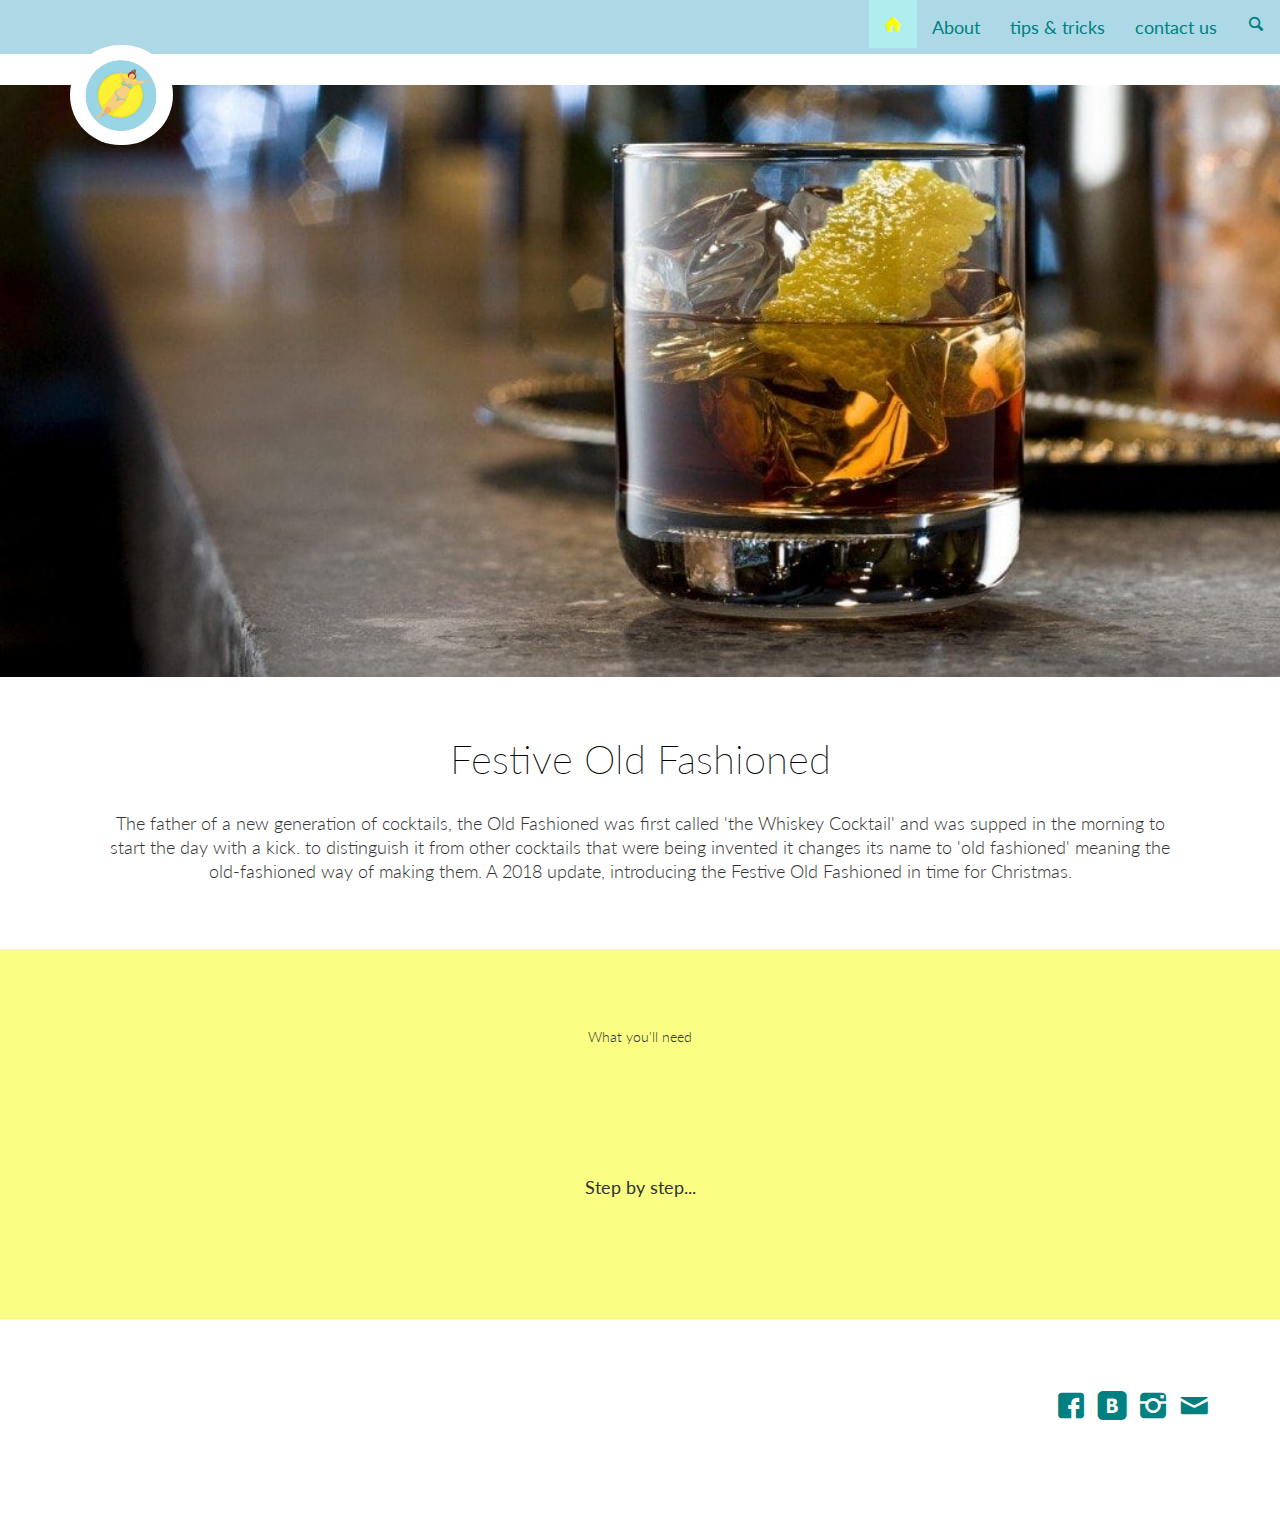
==== oldfashioned.html @ 30f7de05 "initial commit" ====
<!DOCTYPE html>
<head>
	<meta charset="utf-8">
	<title>Call Sarah</title>
	<meta name="description" content="">
	<meta name="author" content="">

	<!-- Moobile Specific Meta -->
	<meta name="viewport" content="width=device-width, initial-scale=1, maximum-scale=1, user-scalable=no">

	<link rel="stylesheet" href="style/styles.css" />
	<link href='http://fonts.googleapis.com/css?family=Roboto:400,100,300,500,700,900&subset=latin,cyrillic' rel='stylesheet'>
	<link href='http://fonts.googleapis.com/css?family=Philosopher&subset=latin,cyrillic' rel='stylesheet'>
	<link href="https://fonts.googleapis.com/css?family=Lato" rel="stylesheet">

</head>
<body>

	<header>
		<div class="row">
			<div class="navbar navbar-default navbar-fixed-top">

				<div class="header-1 hidden-xs">
					<div class="container">

						<div class="clearfix"></div>

							<a href="index.html">
								<img class="logo hidden-xs" src="images/logo.png" alt="Call Sarah - Cocktail making" />
							</a>

						<div class="clearfix"></div>

						<div class="nav navbar-nav navbar-right hidden-xs">
						<!--	<p>langs</p> -->
						</div>
					</div>
				</div>

				<div class="header-2">
					<div class="navbar-collapse collapse navbar-ex1-collapse">
						<ul class="nav navbar-nav navbar-right main-menu">
							<li class="active">
								<a href="index.html" class="icon-house"></a>
							</li>
							<li>
								<a href="#">About</a>
							</li>
							<li>
								<a href="#">tips & tricks</a>
							</li>
							<li>
								<a href="#">contact us</a>
							</li>
							<li>
								<a class="icon-search" href="#"></a>
							</li>
						</ul>
					</div>
				</div>
			</div>
		</div>
	</header>

	<section>
		<div class="slider hidden-xs">
			<a href="#">
				<img src="images/old.jpg" alt="" />
			</a>
		</div>
		<img class="img-responsive visible-xs" src="images/bg.png" alt="" />
		<div class="container-fluid">
			<div class="row align-center desc">
				<div class="container">
					<div class="space1"></div>
					<h1>Festive Old Fashioned</h1>
					<p>The father of a new generation of cocktails, the Old Fashioned was first called
					'the Whiskey Cocktail' and was supped in the morning to start the day with a kick. to distinguish
				it from other cocktails that were being invented it changes its name to 'old fashioned' meaning
			the old-fashioned way of making them. A 2018 update, introducing the Festive Old Fashioned in time for Christmas.</p>

					<div class="space4"></div>
				</div>
			</div>


			<div class="row align-center services desc">
				<div class="container">
					<div class="triangle"></div>

					<div class="space4"></div>
          <h2>What you'll need</h2>
          <ul class="inline">
            <li></li>
            <br><li></li>
            <br><li></li>
            <br><li></li>
          <br><h2>Step by step...</h2>
					<ol class="inline">
            <li></li>
            <br><li></li>
            <li></li>
            <li></li>
            <br><li></li>
					</ol>
				</div>

				<div class="space2"></div>
			</div>
		</div>
	</section>

	<footer>
			<div class="container">
			<div class="space2"></div>
			<div class="row">
				<p class="col-md-offset-2 col-md-8 col-ms-12 col-xs-12">

				</p>
				<ul class="col-md-2 col-ms-12 col-xs-12 inline social-icons">
					<li>
						<div class="space4 hidden-xs"></div>
					</li>
					<li>
						<a href="#" class="icon-facebook" title="Facebook"></a>
					</li>
					<li>
						<a href="#" class="icon-vk" title="Вконтакте"></a>
					</li>
					<li>
						<a href="#" class="icon-instagram" title="Instagram"></a>
					</li>
					<li>
						<a href="#" class="icon-mail" title="Mail"></a>
					</li>
					<li>
						<div class="space3 hidden-xs"></div>
					</li>
				</ul>
			</div>
			<div class="space2"></div>
		</div>
			<div class="container">
	</footer>
---- style/styles.css ----
@import 'less/bootstrap.css';


/***********************************************************************************************/
/* UTILITY */
/***********************************************************************************************/
html, body, div, span, applet, object, iframe,
h1, h2, h3, h4, h5, h6, p, blockquote, pre,
a, abbr, acronym, address, big, cite, code,
del, dfn, em, img, ins, kbd, q, s, samp,
small, strike, strong, sub, sup, tt, var,
b, u, i, center,
dl, dt, dd, ol, ul, li,
fieldset, form, label, legend,
table, caption, tbody, tfoot, thead, tr, th, td,
article, aside, canvas, details, embed,
figure, figcaption, footer, header, hgroup,
menu, nav, output, ruby, section, summary,
time, mark, audio, video {
	padding: 0;
	border: 0;
	font-size: 100%;
	font: inherit;
	vertical-align: baseline;
}
/* HTML5 display-role reset for older browsers */
article, aside, details, figcaption, figure,
footer, header, hgroup, menu, nav, section {
	display: block;
}
body {
	line-height: 100%;
}

blockquote, q {
	quotes: none;
}
blockquote:before, blockquote:after,
q:before, q:after {
	content: '';
	content: none;
}
table {
	border-collapse: collapse;
	border-spacing: 0;
}

* {
  -webkit-box-sizing: border-box;
     -moz-box-sizing: border-box;
          box-sizing: border-box;
}

ul,
ol,
li {
	font-size: 18px;
	font-weight: 400;
	font-display: auto;
}

input,
textarea,
select {
	outline: none;
}

html, body {
	height: 100%;
}

/***********************************************************************************************/
/* UTILITY CLASSES */
/***********************************************************************************************/
.align-center {
	text-align: center;
}

.align-left {
	text-align: left;
}

.align-right {
	text-align: right;
}

.inline li {
	display: inline-block;
}

.b1 {
	border: 1px solid #23FF00;
}

.b2 {
	border: 1px solid #fff;
}
.space1 {
	height: 1em;
}
.space2 {
	height: 2em;
}
.space3 {
	height: 3em;
}
.space4 {
	height: 4em;
}

/***********************************************************************************************/
/* GENERAL TYPOGRAPHY STYLES */
/***********************************************************************************************/
body {
	font: 300 14px/24px 'lato', sans-serif;
}

h1 {
	color: black;
	font-family: 'lato', sans-serif;
	font-size: 40px;
	font-weight: 200;
	margin: 20px 0 10px 0;
	line-height: 43px;
	padding: 20px 0;
}

@font-face {
	font-family: 'icomoon';
	src:url('fonts/icomoon.eot?-gaw2q4');
	src:url('fonts/icomoon.eot?#iefix-gaw2q4') format('embedded-opentype'),
		url('fonts/icomoon.woff?-gaw2q4') format('woff'),
		url('fonts/icomoon.ttf?-gaw2q4') format('truetype'),
		url('fonts/icomoon.svg?-gaw2q4#icomoon') format('svg');
	font-weight: normal;
	font-style: normal;
}

[class^="icon-"], [class*=" icon-"] {
	font-family: 'icomoon';
	speak: none;
	font-style: normal;
	font-weight: normal;
	font-variant: normal;
	text-transform: none;
	line-height: 1;

	/* Better Font Rendering =========== */
	-webkit-font-smoothing: antialiased;
	-moz-osx-font-smoothing: grayscale;
}

.icon-mail:before {
	content: "\e603";
}
.icon-house:before {
	content: "\e604";
}
.icon-search:before {
	content: "\e605";
}
.icon-twitter:before {
	content: "\e606";
}
.icon-facebook:before {
	content: "\e600";
}
.icon-instagram:before {
	content: "\e601";
}
.icon-vk:before {
	content: "\e602";
}

/***********************************************************************************************/
/* UI */
/***********************************************************************************************/
span {
	color: black;
	font-weight: bold;
}

/***********************************************************************************************/
/* LAYOUT */
/***********************************************************************************************/
.header-1 {
}

.header-1 p {
	padding: 25px;
}

.header-2 p {
}

.logo {
	height: 100px;
	position: absolute;
	top: 45px;
	z-index: 300;
	border-radius: 50px;
}

.main-menu {
	margin-right: 0px;
}

section {
	margin-top: 6.1em;
}

.slider a img {
		width: 100%;
}

.desc p {
	font-size: 18px;
	line-height: 24px;
	padding: 0 30px;
	margin-bottom: 10px;
}

.services {
	background-color: #FAFE83;
}

.fast-btn {
	margin-bottom: 30px;
}

.fast-btn a figure img {
	display: block;
	width: 100%;
}

.fast-btn a figure p {
	color: 	white;
	font-size: 30px;
	font-weight: 500;
	left: -2px;
	line-height: 30px;
	padding: 10% 15%;
	position: absolute;
	text-shadow: 0px 2px 2px rgba(0,0,0,.8);
	top: 35px;
}

footer {
	background-color:white;
}

.social-icons li a {
	color: 	#008080;
	font-size: 30px;
	margin-left:6px;
	text-decoration: none;
}

.icon-facebook:hover {
	color: #3b5998;
}

.icon-vk:hover {
	color: #45668e;
}

.icon-instagram:hover {
	color: #bf8360;
}

.icon-mail:hover {
	color: #4d95f9;
}

.phones {
	float: right;
	font-weight: 400;
	color: #008080;
}

.phones div {
	display: inline-block;
	margin: 10px 15px;
	padding-top: 10px;
}
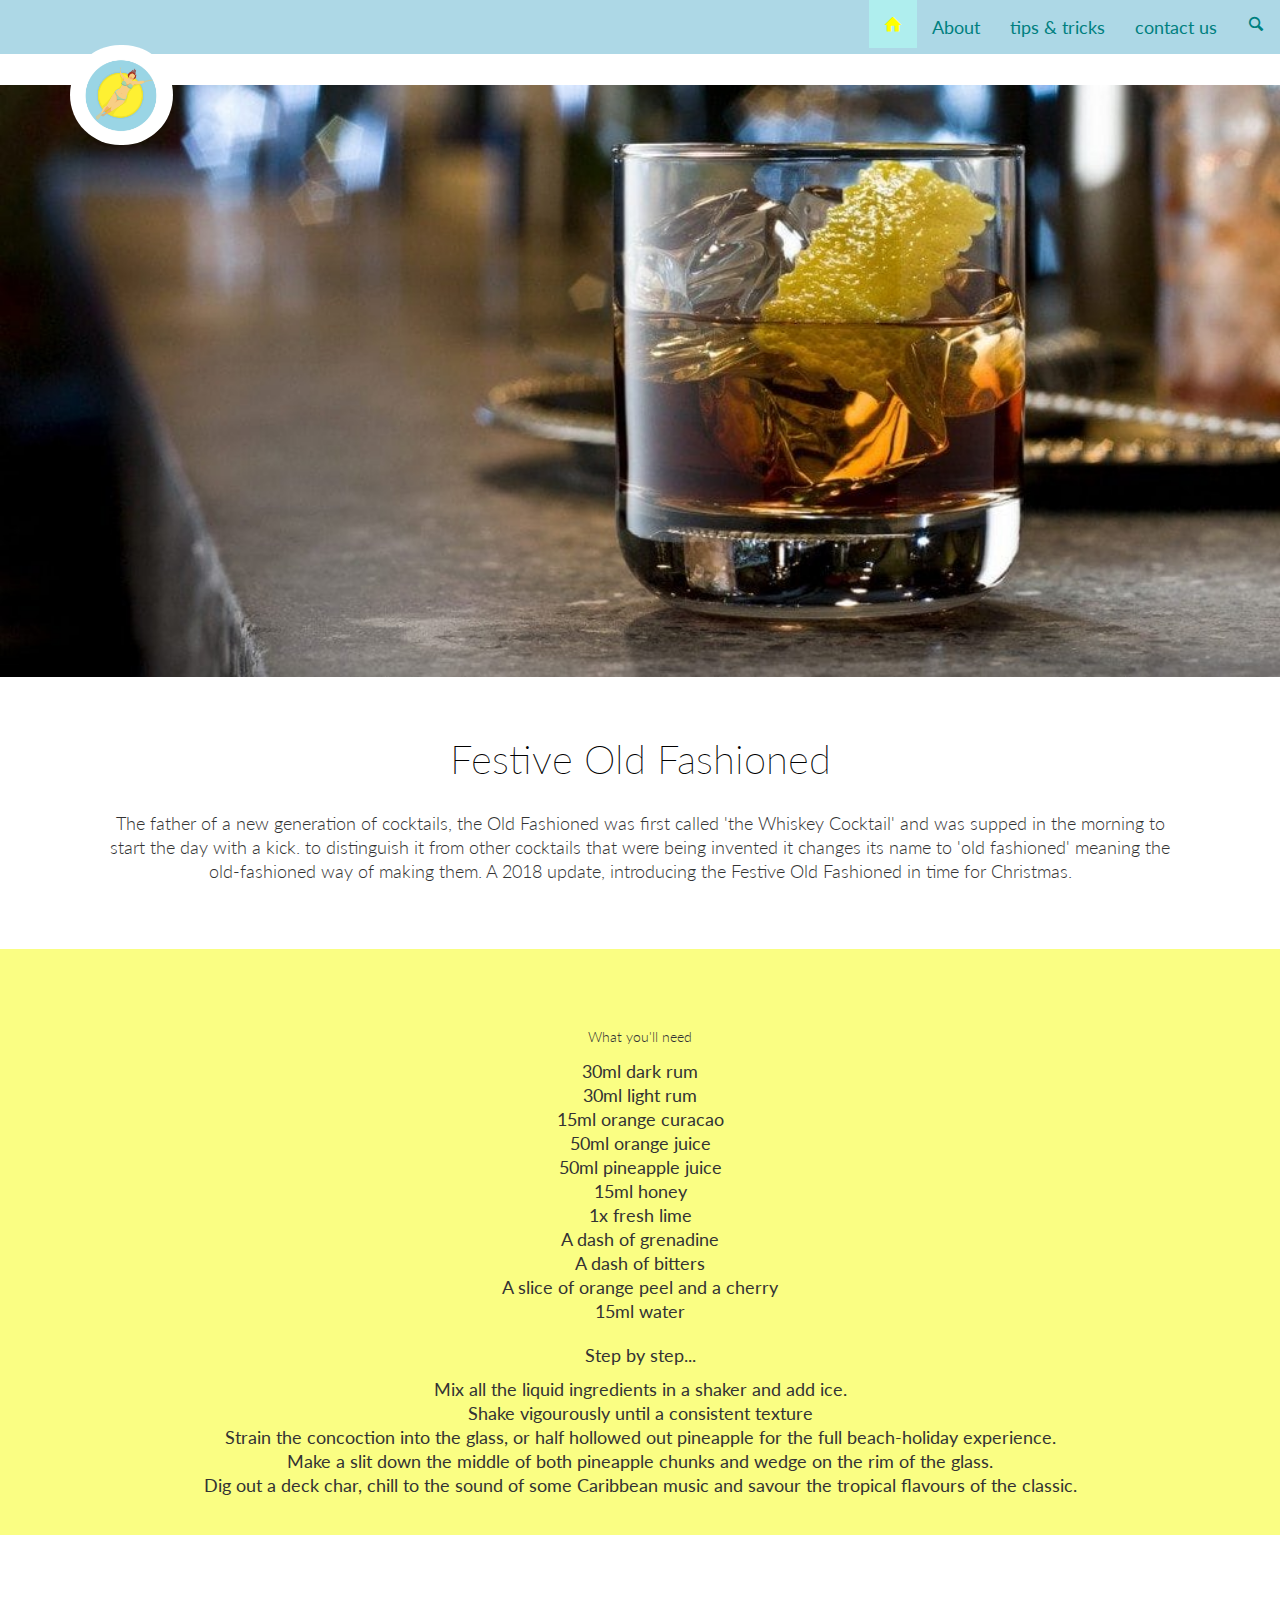
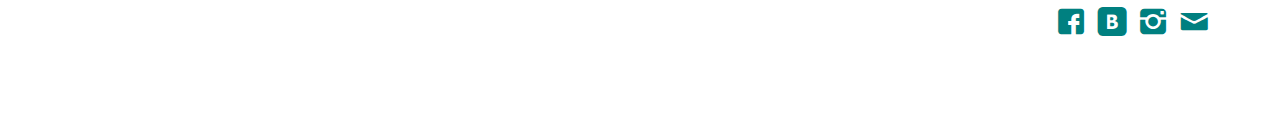
==== commit 5530053e: "new homepage images" ====
--- a/oldfashioned.html
+++ b/oldfashioned.html
@@ -50,7 +50,7 @@
 								<a href="#">tips & tricks</a>
 							</li>
 							<li>
-								<a href="#">contact us</a>
+								<a href="ContactUs.html">contact us</a>
 							</li>
 							<li>
 								<a class="icon-search" href="#"></a>
@@ -91,17 +91,25 @@
 					<div class="space4"></div>
           <h2>What you'll need</h2>
           <ul class="inline">
-            <li></li>
-            <br><li></li>
-            <br><li></li>
-            <br><li></li>
+						<li>30ml dark rum</li>
+            <br><li>30ml light rum</li>
+            <br><li>15ml orange curacao</li>
+            <br><li>50ml orange juice</li>
+            <br><li>50ml pineapple juice</li>
+            <br><li>15ml honey</li>
+            <br><li>1x fresh lime</li>
+            <br><li>A dash of grenadine</li>
+            <br><li>A dash of bitters</li>
+            <br><li>A slice of orange peel and a cherry</li>
+            <br><li>15ml water</li>
           <br><h2>Step by step...</h2>
 					<ol class="inline">
-            <li></li>
-            <br><li></li>
-            <li></li>
-            <li></li>
-            <br><li></li>
+						<li>Mix all the liquid ingredients in a shaker and add ice.</li>
+						<br><li>Shake vigourously until a consistent texture</li>
+						<li>Strain the concoction into the glass, or half hollowed out pineapple
+							for the full beach-holiday experience.</li>
+						<li>Make a slit down the middle of both pineapple chunks and wedge on the rim of the glass.</li>
+						<br><li>Dig out a deck char, chill to the sound of some Caribbean music and savour the tropical flavours of the classic.</li>
 					</ol>
 				</div>
 
--- a/style/styles.css
+++ b/style/styles.css
@@ -283,3 +283,24 @@
 	margin: 10px 15px;
 	padding-top: 10px;
 }
+#Submission{
+	float: center;
+	font-weight: 500;
+	color: #008080;
+	font-size: 20px;
+}
+input, [type="Email"], [type="Name"], [type="Number"]{
+	width: 400px;
+	height: 50px;
+}
+input, [type="Text"]{
+	width: 400px;
+	height: 350px;
+}
+.button{
+	background: #008080;
+	color:#ffffff;
+	box-shadow: none;
+	margin-bottom: -3px;
+	margin-top: 3px;
+	}
